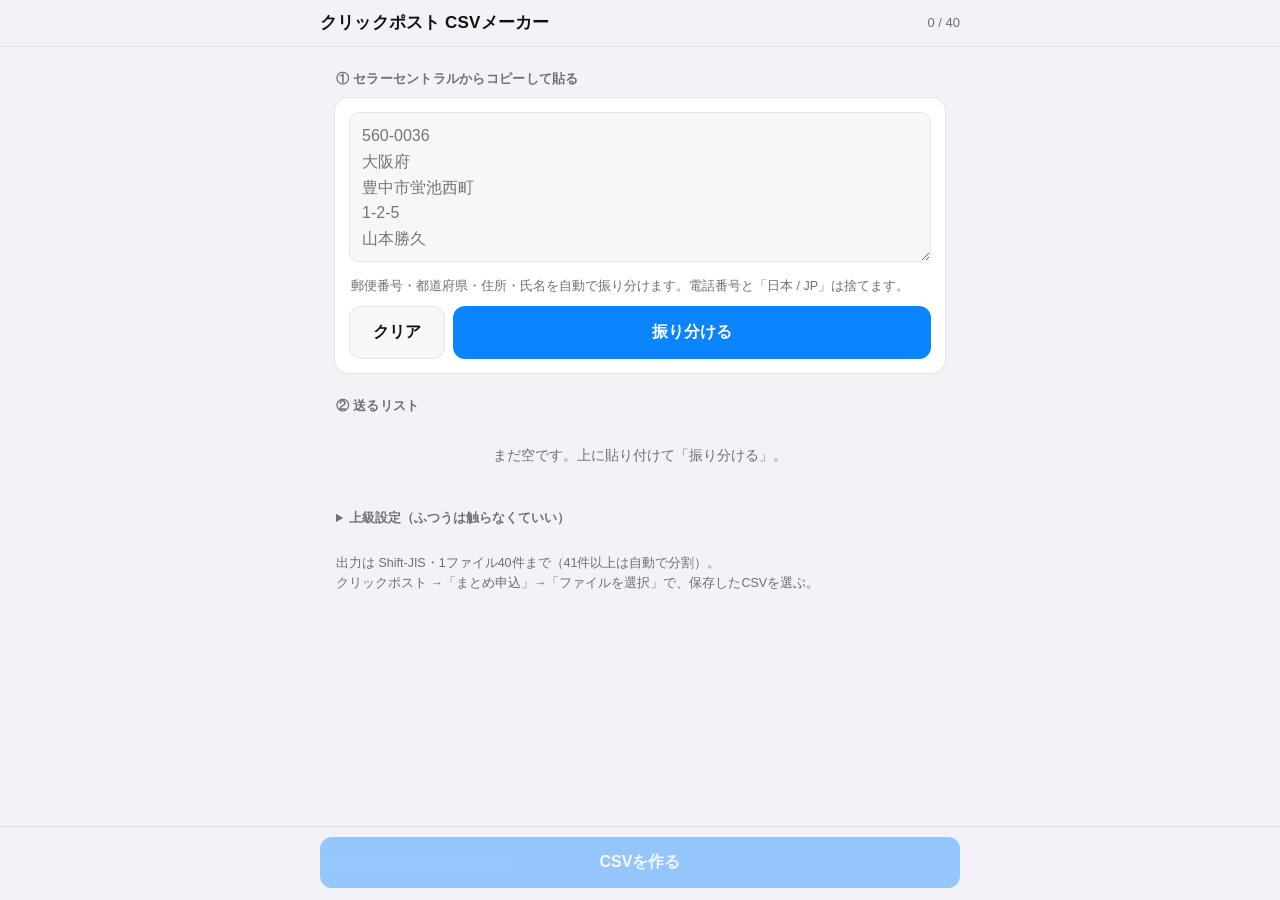
==== index.html @ cb432ea5 "クリックポストCSVメーカー 初版 Amazon自己発送の宛先を貼り付けるだけで郵便番号・氏名・住所・内容品に 振り分け、クリックポスト「まとめ申込」用のShift-JIS CSVを出力する。  Co" ====
<!DOCTYPE html>
<html lang="ja">
<head>
<meta charset="UTF-8">
<meta name="viewport" content="width=device-width, initial-scale=1, viewport-fit=cover">
<meta name="apple-mobile-web-app-capable" content="yes">
<meta name="apple-mobile-web-app-status-bar-style" content="default">
<meta name="theme-color" content="#f5f5f7">
<title>クリックポストCSVメーカー</title>
<link rel="manifest" href="manifest.json">
<style>
:root{
  --bg:#f2f2f7; --card:#ffffff; --card2:#f7f7fa;
  --text:#111114; --sub:#6e6e78; --line:#e3e3ea;
  --accent:#0a84ff; --ok:#30a46c; --warn:#e5484d; --amber:#c47d18;
  --r:14px;
}
@media (prefers-color-scheme:dark){
  :root:not([data-theme="light"]){
    --bg:#000000; --card:#1c1c1e; --card2:#2c2c2e;
    --text:#f2f2f7; --sub:#9a9aa2; --line:#3a3a3c;
    --accent:#0a84ff; --ok:#3ddc84; --warn:#ff6b6f; --amber:#e0a33a;
  }
}
*{box-sizing:border-box;-webkit-tap-highlight-color:transparent}
body{
  margin:0; background:var(--bg); color:var(--text);
  font-family:-apple-system,BlinkMacSystemFont,"Hiragino Sans","Noto Sans JP",sans-serif;
  font-size:16px; line-height:1.55;
  padding:0 0 120px; -webkit-text-size-adjust:100%;
}
.wrap{max-width:640px;margin:0 auto;padding:0 14px}
header{
  position:sticky;top:0;z-index:20;
  background:color-mix(in srgb,var(--bg) 82%, transparent);
  backdrop-filter:saturate(180%) blur(20px);
  -webkit-backdrop-filter:saturate(180%) blur(20px);
  border-bottom:1px solid var(--line);
  padding:calc(env(safe-area-inset-top) + 10px) 14px 10px;
}
header h1{margin:0;font-size:17px;font-weight:650;letter-spacing:.01em}
header .cnt{float:right;font-size:13px;color:var(--sub);font-weight:500;line-height:26px}
h2{font-size:13px;font-weight:600;color:var(--sub);margin:22px 0 8px;padding-left:2px;letter-spacing:.02em}
.card{background:var(--card);border-radius:var(--r);padding:14px;margin-bottom:10px;border:1px solid var(--line)}
textarea,input,select{
  width:100%;font:inherit;color:var(--text);background:var(--card2);
  border:1px solid var(--line);border-radius:10px;padding:10px 12px;
  outline:none;appearance:none;
}
textarea{min-height:150px;resize:vertical;line-height:1.6}
input:focus,textarea:focus{border-color:var(--accent);background:var(--card)}
button{
  font:inherit;font-weight:600;border:none;border-radius:12px;
  padding:13px 16px;background:var(--accent);color:#fff;width:100%;
  cursor:pointer;transition:transform .12s ease,opacity .12s ease;
}
button:active{transform:scale(.975);opacity:.85}
button.sec{background:var(--card2);color:var(--text);border:1px solid var(--line)}
button.ghost{background:transparent;color:var(--warn);border:1px solid var(--line)}
button:disabled{opacity:.4;cursor:default}
.row{display:flex;gap:8px}
.row>*{flex:1}
.f{margin-bottom:9px}
.f label{display:block;font-size:12px;color:var(--sub);margin-bottom:4px;font-weight:600}
.f .lim{float:right;font-variant-numeric:tabular-nums;font-weight:500}
.over{color:var(--warn)!important}
input.over{border-color:var(--warn)}
.tag{
  display:inline-block;font-size:11px;font-weight:600;padding:2px 8px;
  border-radius:20px;background:var(--card2);color:var(--sub);border:1px solid var(--line);
}
.tag.ng{color:var(--warn);border-color:var(--warn)}
.hint{font-size:12.5px;color:var(--sub);line-height:1.6;margin:6px 2px 0}
.item{
  background:var(--card);border:1px solid var(--line);border-radius:var(--r);
  padding:12px 14px;margin-bottom:8px;display:flex;gap:10px;align-items:flex-start;
}
.item .n{font-size:12px;color:var(--sub);font-weight:700;min-width:22px;padding-top:2px;font-variant-numeric:tabular-nums}
.item .b{flex:1;min-width:0}
.item .nm{font-weight:650;font-size:15px}
.item .ad{font-size:13px;color:var(--sub);word-break:break-all;margin-top:2px}
.item .ct{font-size:12px;color:var(--sub);margin-top:3px}
.item .x{background:none;border:none;color:var(--sub);font-size:20px;width:32px;padding:0;line-height:1}
.empty{text-align:center;color:var(--sub);font-size:13.5px;padding:22px 10px}
.bar{
  position:fixed;left:0;right:0;bottom:0;z-index:30;
  padding:10px 14px calc(env(safe-area-inset-bottom) + 12px);
  background:color-mix(in srgb,var(--bg) 88%, transparent);
  backdrop-filter:saturate(180%) blur(20px);
  -webkit-backdrop-filter:saturate(180%) blur(20px);
  border-top:1px solid var(--line);
}
.bar .wrap{padding:0}
details{margin:14px 0 0}
summary{font-size:12.5px;color:var(--sub);cursor:pointer;padding:6px 2px;font-weight:600}
.mono{font-family:ui-monospace,SFMono-Regular,Menlo,monospace;font-size:12px}
.msg{font-size:13px;padding:10px 12px;border-radius:10px;margin-bottom:10px;display:none}
.msg.show{display:block}
.msg.err{background:color-mix(in srgb,var(--warn) 14%, transparent);color:var(--warn)}
.msg.ok{background:color-mix(in srgb,var(--ok) 15%, transparent);color:var(--ok)}
.parsed{border-left:3px solid var(--accent)}
</style>
</head>
<body>

<header>
  <div style="max-width:640px;margin:0 auto">
    <span class="cnt" id="hcount">0 / 40</span>
    <h1>クリックポスト CSVメーカー</h1>
  </div>
</header>

<div class="wrap">

  <h2>① セラーセントラルからコピーして貼る</h2>
  <div class="card">
    <textarea id="paste" placeholder="560-0036&#10;大阪府&#10;豊中市蛍池西町&#10;1-2-5&#10;山本勝久&#10;&#10;（続けて何件でも。空行で区切ってもOK・区切らなくてもOK）"></textarea>
    <div class="hint">郵便番号・都道府県・住所・氏名を自動で振り分けます。電話番号と「日本 / JP」は捨てます。</div>
    <div class="row" style="margin-top:10px">
      <button class="sec" id="btnClear" style="flex:0 0 96px">クリア</button>
      <button id="btnParse">振り分ける</button>
    </div>
  </div>

  <div id="msg" class="msg"></div>

  <div id="preview"></div>

  <h2>② 送るリスト <span id="lcount" style="font-weight:500"></span></h2>
  <div id="list"></div>

  <details>
    <summary>上級設定（ふつうは触らなくていい）</summary>
    <div class="card" style="margin-top:8px">
      <div class="f">
        <label>内容品の初期値</label>
        <input id="defItem" value="書籍">
      </div>
      <div class="f">
        <label>CSVのヘッダー行（公式テンプレートと違ったらここを直す）</label>
        <input id="header" class="mono" value="お届け先郵便番号,お届け先氏名,お届け先敬称,お届け先住所1行目,お届け先住所2行目,お届け先住所3行目,お届け先住所4行目,内容品">
      </div>
      <div class="f">
        <label>敬称</label>
        <select id="keisho"><option>様</option><option>御中</option></select>
      </div>
      <button class="ghost" id="btnWipe" style="margin-top:6px">リストを全部消す</button>
    </div>
  </details>

  <p class="hint" style="margin-top:18px">
    出力は Shift-JIS・1ファイル40件まで（41件以上は自動で分割）。<br>
    クリックポスト →「まとめ申込」→「ファイルを選択」で、保存したCSVを選ぶ。
  </p>
</div>

<div class="bar">
  <div class="wrap" style="max-width:640px;margin:0 auto">
    <button id="btnCsv" disabled>CSVを作る</button>
  </div>
</div>

<script src="encoding.min.js"></script>
<script>
/* ===== 定数 ===== */
const PREFS = ["北海道","青森県","岩手県","宮城県","秋田県","山形県","福島県","茨城県","栃木県","群馬県","埼玉県","千葉県","東京都","神奈川県","新潟県","富山県","石川県","福井県","山梨県","長野県","岐阜県","静岡県","愛知県","三重県","滋賀県","京都府","大阪府","兵庫県","奈良県","和歌山県","鳥取県","島根県","岡山県","広島県","山口県","徳島県","香川県","愛媛県","高知県","福岡県","佐賀県","長崎県","熊本県","大分県","宮崎県","鹿児島県","沖縄県"];
const ADDR_KW = /[都道府県市区町村郡丁目番地号条通ビル階棟室荘寮邸]|マンション|アパート|ハイツ|コーポ|メゾン|レジデンス|パレス|ハウス|タワー|プラザ|ヒルズ|方$/;
const BLDG_KW = /ビル|マンション|アパート|ハイツ|コーポ|メゾン|レジデンス|パレス|ハウス|タワー|プラザ|ヒルズ|荘$|階|号室|棟/;
const LIM_NAME = 20, LIM_ADDR = 20, LIM_ITEM = 15, MAX_ROWS = 40;

/* ===== 文字幅（全角1・半角0.5） ===== */
function w(s){let n=0;for(const c of String(s||"")){n += /[\x20-\x7E｡-ﾟ]/.test(c)?0.5:1;}return n;}
function toHalf(s){
  return String(s||"")
    .replace(/[Ａ-Ｚａ-ｚ０-９]/g,c=>String.fromCharCode(c.charCodeAt(0)-0xFEE0))
    .replace(/[‐‑‒–—―－−]/g,"-")
    .replace(/　/g," ");
}
function normNum(s){ // 番地まわりだけ半角化（氏名は触らない）
  return String(s||"").replace(/[０-９]/g,c=>String.fromCharCode(c.charCodeAt(0)-0xFEE0))
                      .replace(/[－−‐‑–—―]/g,"-").replace(/　/g," ").trim();
}

/* ===== 貼り付けテキスト → 件ごとに分割 ===== */
const ZIP_RE = /〒?\s*(\d{3})\s*[-‐‑–—―ー－−]?\s*(\d{4})(?![\d-])/;
const TEL_RE = /^[\d\-+() 　]+$/;
function splitBlocks(text){
  const norm = toHalf(text).replace(/\r\n?/g,"\n");
  // まず空行で切る
  let blocks = norm.split(/\n\s*\n+/).map(b=>b.trim()).filter(Boolean);
  // 空行が無いのに郵便番号が複数ある塊は、2つ目以降の郵便番号の手前で切る
  const out = [];
  for(const b of blocks){
    const lines = b.split("\n");
    let cur = [], seenZip = false;
    for(const ln of lines){
      const d = ln.replace(/[^\d]/g,"");
      const isTel = TEL_RE.test(ln.trim()) && d.length>=10 && d.length<=11;
      const hasZip = !isTel && ZIP_RE.test(ln);
      if(hasZip && seenZip && cur.length){ out.push(cur.join("\n")); cur = []; seenZip = false; }
      if(hasZip) seenZip = true;
      cur.push(ln);
    }
    if(cur.length) out.push(cur.join("\n"));
  }
  return out.map(b=>b.trim()).filter(Boolean);
}

/* ===== 1件ぶんの振り分け ===== */
function parseBlock(block){
  // 行 → カンマでも割る（「豊中市蛍池西町, 大阪府 560-0036」対策）
  let tokens = [];
  block.split("\n").forEach(line=>{
    line.split(/[,、，]/).forEach(t=>{ t = t.trim(); if(t) tokens.push(t); });
  });

  let zip = "", tel = "", pref = "";
  const rest = [], nameCand = [];

  tokens.forEach((t, idx)=>{
    // 国名
    if(/^(日本|JP|JPN|Japan|JAPAN)$/i.test(t)) return;
    // 敬称だけの行
    if(/^(様|御中|さん)$/.test(t)) return;
    // 電話番号（郵便番号より先に判定する：090-1234-5678 を〒と誤読しないため）
    const digits = t.replace(/[^\d]/g,"");
    if(TEL_RE.test(t) && digits.length>=10 && digits.length<=11){ if(!tel) tel = t; return; }
    if(/^(TEL|電話|Tel|phone|携帯)/i.test(t)){ if(!tel) tel = t; return; }

    // 郵便番号を抜く
    const m = t.match(ZIP_RE);
    if(m){
      if(!zip) zip = m[1] + m[2];
      t = t.replace(ZIP_RE,"").replace(/〒/g,"").trim();
      if(!t) return;
    }

    // 都道府県
    const p = PREFS.find(pp => t === pp || t.startsWith(pp));
    if(p){
      if(!pref){
        pref = p;
        const tail = t.slice(p.length).trim();
        if(tail) rest.push(tail);
        return;
      }
      if(t === pref) return;                 // 同じ都道府県が2回出てきたら捨てる
      const tail = t.slice(p.length).trim();
      if(tail){ rest.push(tail); return; }
      return;
    }
    // 氏名候補：数字なし・住所語なし・20字以内
    if(!/\d/.test(t) && !ADDR_KW.test(t) && w(t) <= 20){
      nameCand.push({t, idx});
      return;
    }
    rest.push(t);
  });

  // 氏名候補のスコアリング（建物名を氏名と誤認しないため）
  let name = "";
  if(nameCand.length){
    const last = tokens.length - 1;
    const scored = nameCand.map(c=>{
      let s = 0;
      const len = c.t.replace(/\s/g,"").length;
      if(len>=2 && len<=6) s += 3; else if(len<=8) s += 1; else s -= 2;
      if(/^[一-鿿々\s]+$/.test(c.t)) s += 3;                 // 漢字だけ＝人名っぽい
      if(/^[ぁ-んァ-ヶー一-鿿\s]+$/.test(c.t)) s += 1;
      if(BLDG_KW.test(c.t)) s -= 6;                                       // 建物語
      if(/[ァ-ヶ]{4,}/.test(c.t)) s -= 3;                                 // 長いカタカナ＝建物名
      if(/[A-Za-z]/.test(c.t)) s -= 2;
      if(c.idx === last || c.idx === 0) s += 2;                           // 先頭か末尾
      return {...c, s};
    }).sort((a,b)=>b.s-a.s);
    name = scored[0].t.replace(/\s*(様|さん|御中)$/,"").trim();
    scored.slice(1).forEach(c=>rest.push(c.t));                           // 残りは住所へ戻す
  }

  return { zip, name, pref, parts: rest.map(normNum), tel };
}

/* ===== 住所を4行（各全角20字）に詰める ===== */
function splitWide(s, lim){
  const out = [];
  let cur = "";
  for(const ch of s){
    if(w(cur+ch) > lim){ out.push(cur); cur = ch; } else cur += ch;
  }
  if(cur) out.push(cur);
  return out;
}
function rankOf(p){
  if(/^[^0-9]+[市区町村郡]$/.test(p)) return 0;      // 「豊中市」「渋谷区」だけの塊
  if(/[市区町村郡]/.test(p)) return 1;               // 市区町村＋町域
  if(BLDG_KW.test(p)) return 3;                      // 建物・部屋
  return 2;                                          // 番地など
}
function buildAddr(pref, parts){
  let units = [];
  if(pref) units.push(pref);
  const sorted = parts.filter(Boolean)
    .map((p,i)=>({p,i,r:rankOf(p)}))
    .sort((a,b)=> a.r-b.r || a.i-b.i)
    .map(o=>o.p);
  sorted.forEach(p=>units.push(p));
  // 長すぎる単位はその場で割る
  let flat = [];
  units.forEach(u=>{ (w(u)>LIM_ADDR ? splitWide(u,LIM_ADDR) : [u]).forEach(x=>flat.push(x)); });
  // 4枠を超えるぶんは、入るところに連結して畳む
  while(flat.length > 4){
    let merged = false;
    for(let i=flat.length-1;i>0;i--){
      if(w(flat[i-1]+flat[i]) <= LIM_ADDR){ flat[i-1] = flat[i-1]+flat[i]; flat.splice(i,1); merged = true; break; }
    }
    if(!merged) break; // どうしても入らない → 5行目以降は落ちる（画面で赤く出す）
  }
  const a = [flat[0]||"", flat[1]||"", flat[2]||"", flat[3]||""];
  return { a, overflow: flat.slice(4).join("") };
}

/* ===== 状態 ===== */
const S = {
  list: [],
  defItem: "書籍",
  header: "お届け先郵便番号,お届け先氏名,お届け先敬称,お届け先住所1行目,お届け先住所2行目,お届け先住所3行目,お届け先住所4行目,内容品",
  keisho: "様",
};
function save(){ try{ localStorage.setItem("cp_state", JSON.stringify(S)); }catch(e){} }
function load(){
  try{
    const j = JSON.parse(localStorage.getItem("cp_state")||"{}");
    if(j.list) S.list = j.list;
    if(j.defItem) S.defItem = j.defItem;
    if(j.header) S.header = j.header;
    if(j.keisho) S.keisho = j.keisho;
  }catch(e){}
}

/* ===== DOM ===== */
const $ = id => document.getElementById(id);
function msg(text, kind){
  const m = $("msg");
  if(!text){ m.className = "msg"; m.textContent=""; return; }
  m.className = "msg show " + (kind||"ok"); m.textContent = text;
}

/* --- 振り分け結果カード（編集できる） --- */
let draft = [];
function renderPreview(){
  const box = $("preview");
  box.innerHTML = "";
  if(!draft.length) return;

  const h = document.createElement("h2");
  h.textContent = "振り分け結果（直せます）";
  box.appendChild(h);

  draft.forEach((d,i)=>{
    const c = document.createElement("div");
    c.className = "card parsed";
    c.innerHTML = `
      <div style="display:flex;justify-content:space-between;align-items:center;margin-bottom:10px">
        <span class="tag">${i+1}件目</span>
        <button class="x" data-del="${i}" style="width:auto;background:none;border:none;color:var(--sub);font-size:20px">×</button>
      </div>
      <div class="f"><label>郵便番号 <span class="lim" data-lim="zip"></span></label><input data-k="zip" inputmode="numeric" value="${esc(d.zip)}"></div>
      <div class="f"><label>氏名 <span class="lim" data-lim="name"></span></label><input data-k="name" value="${esc(d.name)}"></div>
      <div class="f"><label>住所1（都道府県） <span class="lim" data-lim="a0"></span></label><input data-k="a0" value="${esc(d.a[0])}"></div>
      <div class="f"><label>住所2（市区町村） <span class="lim" data-lim="a1"></span></label><input data-k="a1" value="${esc(d.a[1])}"></div>
      <div class="f"><label>住所3（番地） <span class="lim" data-lim="a2"></span></label><input data-k="a2" value="${esc(d.a[2])}"></div>
      <div class="f"><label>住所4（建物） <span class="lim" data-lim="a3"></span></label><input data-k="a3" value="${esc(d.a[3])}"></div>
      <div class="f"><label>内容品 <span class="lim" data-lim="item"></span></label><input data-k="item" value="${esc(d.item)}"></div>
      ${d.overflow ? `<div class="hint" style="color:var(--warn)">住所が4行に収まりきりませんでした（あふれ：${esc(d.overflow)}）。どこかに入れてください。</div>` : ""}
    `;
    c.querySelectorAll("input").forEach(inp=>{
      inp.addEventListener("input", ()=>{
        const k = inp.dataset.k;
        if(k === "zip") draft[i].zip = inp.value;
        else if(k === "name") draft[i].name = inp.value;
        else if(k === "item") draft[i].item = inp.value;
        else draft[i].a[Number(k.slice(1))] = inp.value;
        paintLimits(c, draft[i]);
        refreshAddBtn();
      });
    });
    c.querySelector("[data-del]").addEventListener("click", ()=>{ draft.splice(i,1); renderPreview(); });
    box.appendChild(c);
    paintLimits(c, d);
  });

  const btn = document.createElement("button");
  btn.id = "btnAdd";
  btn.textContent = `この ${draft.length} 件をリストに追加`;
  btn.style.marginBottom = "6px";
  btn.addEventListener("click", ()=>{
    const bad = draft.filter(d=>!valid(d));
    if(bad.length){ msg("赤くなっている欄があります。直してから追加してください。","err"); return; }
    S.list = S.list.concat(draft.map(d=>({...d, a:[...d.a]})));
    draft = []; $("paste").value = "";
    save(); renderPreview(); renderList();
    msg("リストに追加しました。","ok");
    window.scrollTo({top:document.body.scrollHeight, behavior:"smooth"});
  });
  box.appendChild(btn);
  refreshAddBtn();
}
function refreshAddBtn(){
  const b = $("btnAdd"); if(!b) return;
  b.textContent = `この ${draft.length} 件をリストに追加`;
}
function paintLimits(card, d){
  const map = {
    zip:[d.zip.replace(/[^\d]/g,"").length, 7, v=>v===7],
    name:[w(d.name), LIM_NAME, v=>v>0 && v<=LIM_NAME],
    a0:[w(d.a[0]), LIM_ADDR, v=>v<=LIM_ADDR],
    a1:[w(d.a[1]), LIM_ADDR, v=>v<=LIM_ADDR],
    a2:[w(d.a[2]), LIM_ADDR, v=>v<=LIM_ADDR],
    a3:[w(d.a[3]), LIM_ADDR, v=>v<=LIM_ADDR],
    item:[w(d.item), LIM_ITEM, v=>v>0 && v<=LIM_ITEM],
  };
  Object.entries(map).forEach(([k,[val,lim,ok]])=>{
    const s = card.querySelector(`[data-lim="${k}"]`);
    const inp = card.querySelector(`[data-k="${k}"]`);
    if(!s) return;
    s.textContent = k==="zip" ? `${val}/7桁` : `${val}/${lim}`;
    const good = ok(val);
    s.classList.toggle("over", !good);
    if(inp) inp.classList.toggle("over", !good);
  });
  const anyAddr = d.a.some(x=>x.trim());
  const s0 = card.querySelector('[data-lim="a0"]');
  if(s0 && !anyAddr) s0.classList.add("over");
}
function valid(d){
  if(d.zip.replace(/[^\d]/g,"").length !== 7) return false;
  if(!d.name.trim() || w(d.name) > LIM_NAME) return false;
  if(!d.a.some(x=>x.trim())) return false;
  if(d.a.some(x=>w(x) > LIM_ADDR)) return false;
  if(!d.item.trim() || w(d.item) > LIM_ITEM) return false;
  return true;
}
function esc(s){return String(s||"").replace(/&/g,"&amp;").replace(/</g,"&lt;").replace(/>/g,"&gt;").replace(/"/g,"&quot;");}

/* --- 送るリスト --- */
function renderList(){
  const box = $("list"); box.innerHTML = "";
  $("hcount").textContent = `${S.list.length} / 40`;
  $("lcount").textContent = S.list.length > MAX_ROWS ? `（${Math.ceil(S.list.length/MAX_ROWS)}ファイルに分かれます）` : "";
  $("btnCsv").disabled = S.list.length === 0;
  $("btnCsv").textContent = S.list.length ? `CSVを作る（${S.list.length}件）` : "CSVを作る";
  if(!S.list.length){
    box.innerHTML = '<div class="empty">まだ空です。上に貼り付けて「振り分ける」。</div>';
    return;
  }
  S.list.forEach((d,i)=>{
    const el = document.createElement("div");
    el.className = "item";
    const addr = d.a.filter(Boolean).join(" ");
    el.innerHTML = `
      <div class="n">${i+1}</div>
      <div class="b">
        <div class="nm">${esc(d.name)} ${esc(S.keisho)}　<span class="tag">${esc(d.zip)}</span></div>
        <div class="ad">${esc(addr)}</div>
        <div class="ct">内容品：${esc(d.item)}</div>
      </div>
      <button class="x" title="削除">×</button>`;
    el.querySelector(".x").addEventListener("click", ()=>{ S.list.splice(i,1); save(); renderList(); });
    box.appendChild(el);
  });
}

/* ===== CSV出力（Shift-JIS） ===== */
function csvCell(v){
  v = String(v==null?"":v);
  return /[",\n]/.test(v) ? '"' + v.replace(/"/g,'""') + '"' : v;
}
function buildCsv(rows){
  const lines = [S.header];
  rows.forEach(d=>{
    lines.push([
      d.zip.replace(/[^\d]/g,""),
      d.name.trim(),
      S.keisho,
      d.a[0]||"", d.a[1]||"", d.a[2]||"", d.a[3]||"",
      d.item.trim()
    ].map(csvCell).join(","));
  });
  return lines.join("\r\n") + "\r\n";
}
function downloadSjis(text, filename){
  const unicode = Encoding.stringToCode(text);
  const sjis = Encoding.convert(unicode, {to:"SJIS", from:"UNICODE"});
  const blob = new Blob([new Uint8Array(sjis)], {type:"text/csv"});
  const url = URL.createObjectURL(blob);
  const a = document.createElement("a");
  a.href = url; a.download = filename;
  document.body.appendChild(a); a.click();
  setTimeout(()=>{ URL.revokeObjectURL(url); a.remove(); }, 1500);
}
function stamp(){
  const d = new Date(), p = n => String(n).padStart(2,"0");
  return `${d.getFullYear()}${p(d.getMonth()+1)}${p(d.getDate())}`;
}

/* ===== イベント ===== */
$("btnParse").addEventListener("click", ()=>{
  const raw = $("paste").value.trim();
  if(!raw){ msg("貼り付けが空です。","err"); return; }
  const blocks = splitBlocks(raw);
  draft = blocks.map(b=>{
    const p = parseBlock(b);
    const built = buildAddr(p.pref, p.parts);
    return { zip:p.zip, name:p.name, a:built.a, item:S.defItem, overflow:built.overflow };
  }).filter(d => d.zip || d.name || d.a.some(x=>x));
  renderPreview();
  const ng = draft.filter(d=>!valid(d)).length;
  msg(ng ? `${draft.length}件に分けました。うち${ng}件は要修正（赤い欄）。` : `${draft.length}件に分けました。中身を見て問題なければ追加。`, ng?"err":"ok");
  $("preview").scrollIntoView({behavior:"smooth", block:"start"});
});

$("btnClear").addEventListener("click", ()=>{ $("paste").value=""; draft=[]; renderPreview(); msg(""); });

$("btnWipe").addEventListener("click", ()=>{
  if(!S.list.length) return;
  if(confirm(`リストの${S.list.length}件を全部消します。いい？`)){ S.list=[]; save(); renderList(); }
});

$("btnCsv").addEventListener("click", ()=>{
  const bad = S.list.map((d,i)=>valid(d)?null:i+1).filter(x=>x);
  if(bad.length){ msg(`${bad.join("・")}件目に不備があります（郵便番号7桁・氏名・住所・内容品）。`,"err"); return; }
  const chunks = [];
  for(let i=0;i<S.list.length;i+=MAX_ROWS) chunks.push(S.list.slice(i,i+MAX_ROWS));
  chunks.forEach((c,i)=>{
    const name = chunks.length>1 ? `clickpost_${stamp()}_${i+1}.csv` : `clickpost_${stamp()}.csv`;
    setTimeout(()=>downloadSjis(buildCsv(c), name), i*700);
  });
  msg(chunks.length>1 ? `${chunks.length}ファイルに分けて保存しました。` : "CSVを保存しました。クリックポストの「まとめ申込」で選んでください。","ok");
});

["defItem","header","keisho"].forEach(k=>{
  $(k).addEventListener("input", ()=>{ S[k] = $(k).value; save(); renderList(); });
  $(k).addEventListener("change", ()=>{ S[k] = $(k).value; save(); renderList(); });
});

/* ===== 起動 ===== */
load();
$("defItem").value = S.defItem;
$("header").value  = S.header;
$("keisho").value  = S.keisho;
renderList();
</script>
</body>
</html>
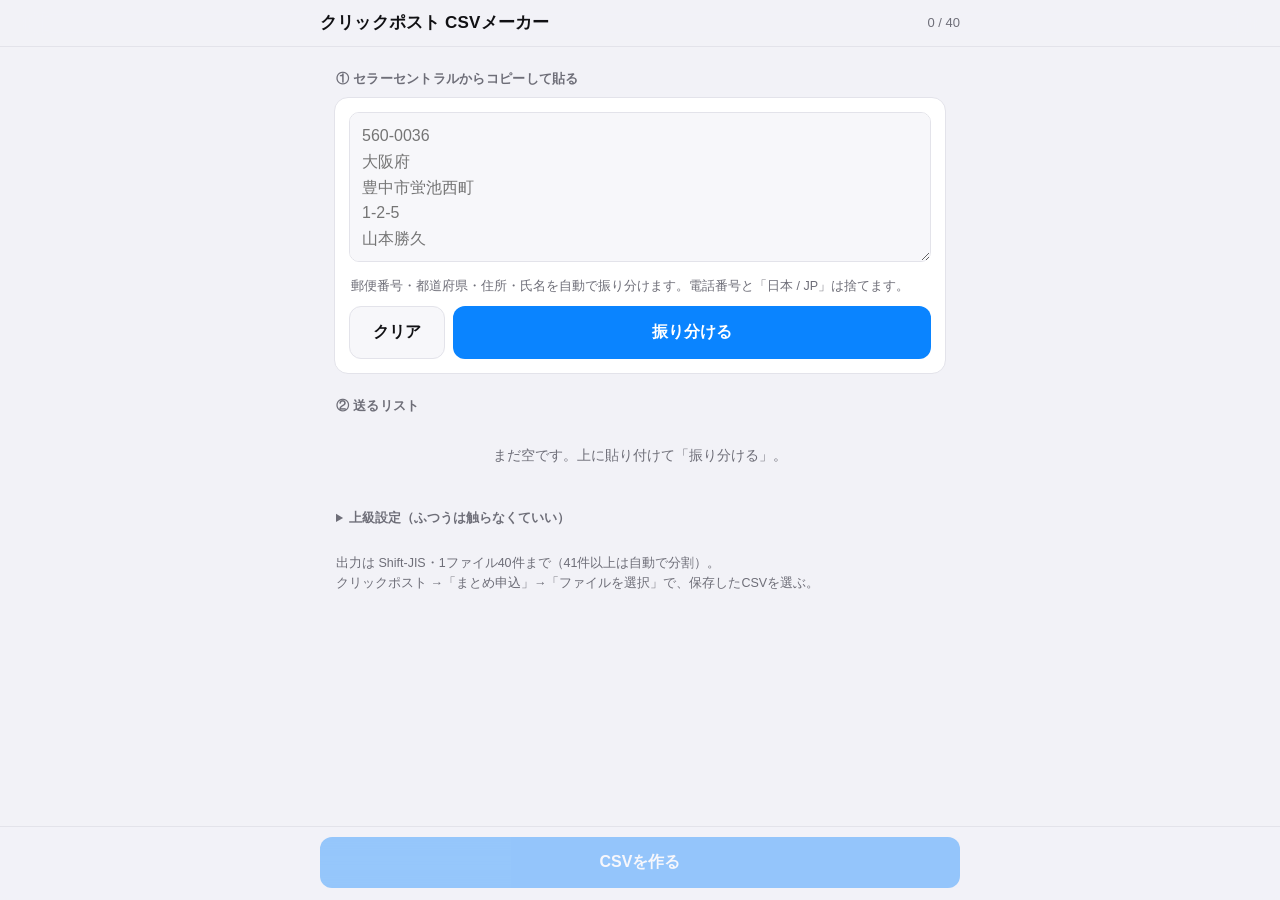
==== commit 329bb917: "ホーム画面アイコンを追加（赤） 封筒＋複数件を表す2本線。apple-touch-icon(180)とmanifest用(192/512)。  Co-Authored-By: Claude Opus " ====
--- a/index.html
+++ b/index.html
@@ -8,6 +8,8 @@
 <meta name="theme-color" content="#f5f5f7">
 <title>クリックポストCSVメーカー</title>
 <link rel="manifest" href="manifest.json">
+<link rel="apple-touch-icon" href="icon-180.png">
+<link rel="icon" type="image/png" sizes="192x192" href="icon-192.png">
 <style>
 :root{
   --bg:#f2f2f7; --card:#ffffff; --card2:#f7f7fa;
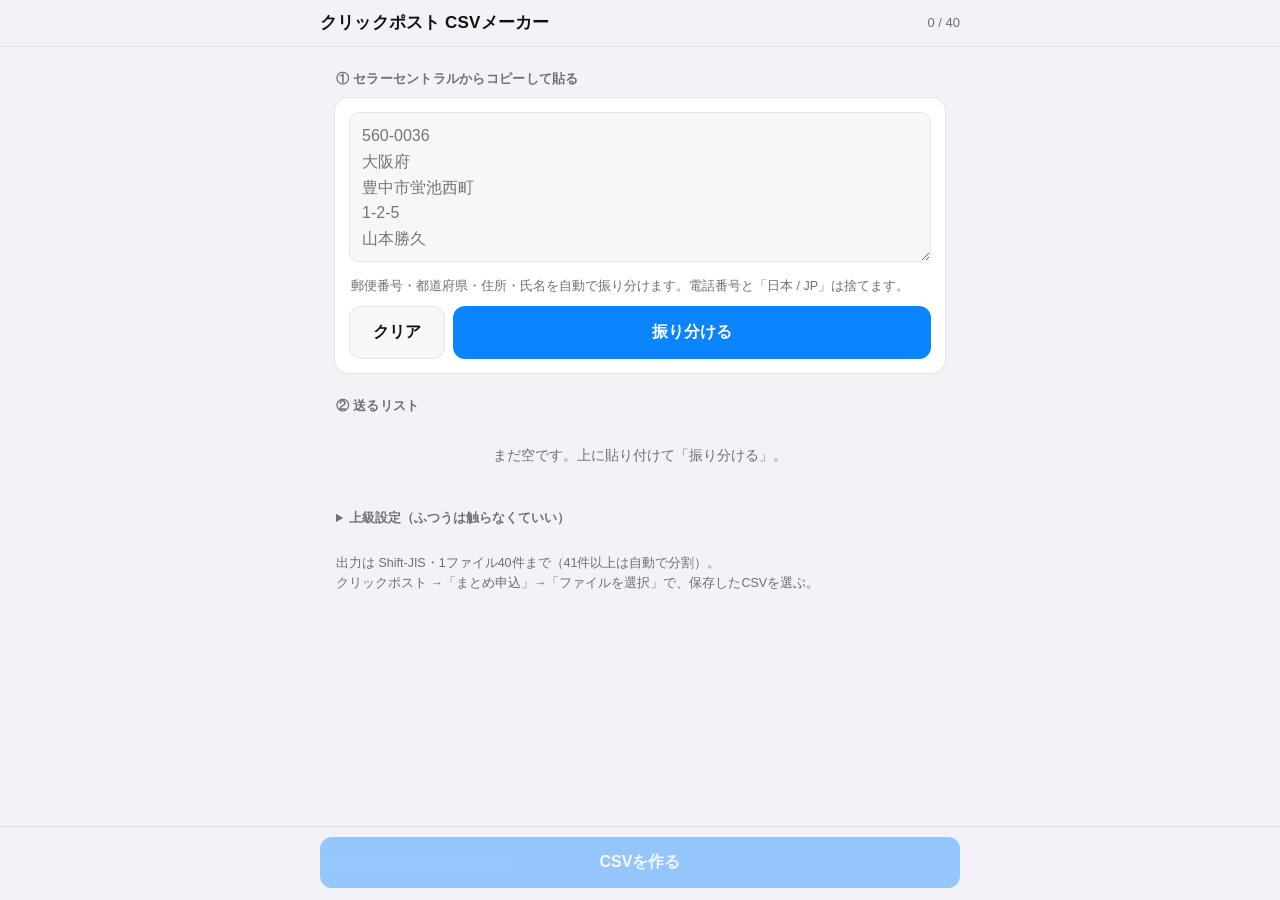
==== commit 7c175986: "Chrome拡張を追加（Amazonのページには一切触らない設計） - 振り分け・画面・見た目を parser.js / app.js / app.css に切り出し、   スマホ版(PWA)とChr" ====
--- a/index.html
+++ b/index.html
@@ -5,552 +5,17 @@
 <meta name="viewport" content="width=device-width, initial-scale=1, viewport-fit=cover">
 <meta name="apple-mobile-web-app-capable" content="yes">
 <meta name="apple-mobile-web-app-status-bar-style" content="default">
-<meta name="theme-color" content="#f5f5f7">
+<meta name="theme-color" content="#f2f2f7">
 <title>クリックポストCSVメーカー</title>
 <link rel="manifest" href="manifest.json">
 <link rel="apple-touch-icon" href="icon-180.png">
 <link rel="icon" type="image/png" sizes="192x192" href="icon-192.png">
-<style>
-:root{
-  --bg:#f2f2f7; --card:#ffffff; --card2:#f7f7fa;
-  --text:#111114; --sub:#6e6e78; --line:#e3e3ea;
-  --accent:#0a84ff; --ok:#30a46c; --warn:#e5484d; --amber:#c47d18;
-  --r:14px;
-}
-@media (prefers-color-scheme:dark){
-  :root:not([data-theme="light"]){
-    --bg:#000000; --card:#1c1c1e; --card2:#2c2c2e;
-    --text:#f2f2f7; --sub:#9a9aa2; --line:#3a3a3c;
-    --accent:#0a84ff; --ok:#3ddc84; --warn:#ff6b6f; --amber:#e0a33a;
-  }
-}
-*{box-sizing:border-box;-webkit-tap-highlight-color:transparent}
-body{
-  margin:0; background:var(--bg); color:var(--text);
-  font-family:-apple-system,BlinkMacSystemFont,"Hiragino Sans","Noto Sans JP",sans-serif;
-  font-size:16px; line-height:1.55;
-  padding:0 0 120px; -webkit-text-size-adjust:100%;
-}
-.wrap{max-width:640px;margin:0 auto;padding:0 14px}
-header{
-  position:sticky;top:0;z-index:20;
-  background:color-mix(in srgb,var(--bg) 82%, transparent);
-  backdrop-filter:saturate(180%) blur(20px);
-  -webkit-backdrop-filter:saturate(180%) blur(20px);
-  border-bottom:1px solid var(--line);
-  padding:calc(env(safe-area-inset-top) + 10px) 14px 10px;
-}
-header h1{margin:0;font-size:17px;font-weight:650;letter-spacing:.01em}
-header .cnt{float:right;font-size:13px;color:var(--sub);font-weight:500;line-height:26px}
-h2{font-size:13px;font-weight:600;color:var(--sub);margin:22px 0 8px;padding-left:2px;letter-spacing:.02em}
-.card{background:var(--card);border-radius:var(--r);padding:14px;margin-bottom:10px;border:1px solid var(--line)}
-textarea,input,select{
-  width:100%;font:inherit;color:var(--text);background:var(--card2);
-  border:1px solid var(--line);border-radius:10px;padding:10px 12px;
-  outline:none;appearance:none;
-}
-textarea{min-height:150px;resize:vertical;line-height:1.6}
-input:focus,textarea:focus{border-color:var(--accent);background:var(--card)}
-button{
-  font:inherit;font-weight:600;border:none;border-radius:12px;
-  padding:13px 16px;background:var(--accent);color:#fff;width:100%;
-  cursor:pointer;transition:transform .12s ease,opacity .12s ease;
-}
-button:active{transform:scale(.975);opacity:.85}
-button.sec{background:var(--card2);color:var(--text);border:1px solid var(--line)}
-button.ghost{background:transparent;color:var(--warn);border:1px solid var(--line)}
-button:disabled{opacity:.4;cursor:default}
-.row{display:flex;gap:8px}
-.row>*{flex:1}
-.f{margin-bottom:9px}
-.f label{display:block;font-size:12px;color:var(--sub);margin-bottom:4px;font-weight:600}
-.f .lim{float:right;font-variant-numeric:tabular-nums;font-weight:500}
-.over{color:var(--warn)!important}
-input.over{border-color:var(--warn)}
-.tag{
-  display:inline-block;font-size:11px;font-weight:600;padding:2px 8px;
-  border-radius:20px;background:var(--card2);color:var(--sub);border:1px solid var(--line);
-}
-.tag.ng{color:var(--warn);border-color:var(--warn)}
-.hint{font-size:12.5px;color:var(--sub);line-height:1.6;margin:6px 2px 0}
-.item{
-  background:var(--card);border:1px solid var(--line);border-radius:var(--r);
-  padding:12px 14px;margin-bottom:8px;display:flex;gap:10px;align-items:flex-start;
-}
-.item .n{font-size:12px;color:var(--sub);font-weight:700;min-width:22px;padding-top:2px;font-variant-numeric:tabular-nums}
-.item .b{flex:1;min-width:0}
-.item .nm{font-weight:650;font-size:15px}
-.item .ad{font-size:13px;color:var(--sub);word-break:break-all;margin-top:2px}
-.item .ct{font-size:12px;color:var(--sub);margin-top:3px}
-.item .x{background:none;border:none;color:var(--sub);font-size:20px;width:32px;padding:0;line-height:1}
-.empty{text-align:center;color:var(--sub);font-size:13.5px;padding:22px 10px}
-.bar{
-  position:fixed;left:0;right:0;bottom:0;z-index:30;
-  padding:10px 14px calc(env(safe-area-inset-bottom) + 12px);
-  background:color-mix(in srgb,var(--bg) 88%, transparent);
-  backdrop-filter:saturate(180%) blur(20px);
-  -webkit-backdrop-filter:saturate(180%) blur(20px);
-  border-top:1px solid var(--line);
-}
-.bar .wrap{padding:0}
-details{margin:14px 0 0}
-summary{font-size:12.5px;color:var(--sub);cursor:pointer;padding:6px 2px;font-weight:600}
-.mono{font-family:ui-monospace,SFMono-Regular,Menlo,monospace;font-size:12px}
-.msg{font-size:13px;padding:10px 12px;border-radius:10px;margin-bottom:10px;display:none}
-.msg.show{display:block}
-.msg.err{background:color-mix(in srgb,var(--warn) 14%, transparent);color:var(--warn)}
-.msg.ok{background:color-mix(in srgb,var(--ok) 15%, transparent);color:var(--ok)}
-.parsed{border-left:3px solid var(--accent)}
-</style>
+<link rel="stylesheet" href="app.css">
 </head>
 <body>
-
-<header>
-  <div style="max-width:640px;margin:0 auto">
-    <span class="cnt" id="hcount">0 / 40</span>
-    <h1>クリックポスト CSVメーカー</h1>
-  </div>
-</header>
-
-<div class="wrap">
-
-  <h2>① セラーセントラルからコピーして貼る</h2>
-  <div class="card">
-    <textarea id="paste" placeholder="560-0036&#10;大阪府&#10;豊中市蛍池西町&#10;1-2-5&#10;山本勝久&#10;&#10;（続けて何件でも。空行で区切ってもOK・区切らなくてもOK）"></textarea>
-    <div class="hint">郵便番号・都道府県・住所・氏名を自動で振り分けます。電話番号と「日本 / JP」は捨てます。</div>
-    <div class="row" style="margin-top:10px">
-      <button class="sec" id="btnClear" style="flex:0 0 96px">クリア</button>
-      <button id="btnParse">振り分ける</button>
-    </div>
-  </div>
-
-  <div id="msg" class="msg"></div>
-
-  <div id="preview"></div>
-
-  <h2>② 送るリスト <span id="lcount" style="font-weight:500"></span></h2>
-  <div id="list"></div>
-
-  <details>
-    <summary>上級設定（ふつうは触らなくていい）</summary>
-    <div class="card" style="margin-top:8px">
-      <div class="f">
-        <label>内容品の初期値</label>
-        <input id="defItem" value="書籍">
-      </div>
-      <div class="f">
-        <label>CSVのヘッダー行（公式テンプレートと違ったらここを直す）</label>
-        <input id="header" class="mono" value="お届け先郵便番号,お届け先氏名,お届け先敬称,お届け先住所1行目,お届け先住所2行目,お届け先住所3行目,お届け先住所4行目,内容品">
-      </div>
-      <div class="f">
-        <label>敬称</label>
-        <select id="keisho"><option>様</option><option>御中</option></select>
-      </div>
-      <button class="ghost" id="btnWipe" style="margin-top:6px">リストを全部消す</button>
-    </div>
-  </details>
-
-  <p class="hint" style="margin-top:18px">
-    出力は Shift-JIS・1ファイル40件まで（41件以上は自動で分割）。<br>
-    クリックポスト →「まとめ申込」→「ファイルを選択」で、保存したCSVを選ぶ。
-  </p>
-</div>
-
-<div class="bar">
-  <div class="wrap" style="max-width:640px;margin:0 auto">
-    <button id="btnCsv" disabled>CSVを作る</button>
-  </div>
-</div>
-
+<div id="root"></div>
 <script src="encoding.min.js"></script>
-<script>
-/* ===== 定数 ===== */
-const PREFS = ["北海道","青森県","岩手県","宮城県","秋田県","山形県","福島県","茨城県","栃木県","群馬県","埼玉県","千葉県","東京都","神奈川県","新潟県","富山県","石川県","福井県","山梨県","長野県","岐阜県","静岡県","愛知県","三重県","滋賀県","京都府","大阪府","兵庫県","奈良県","和歌山県","鳥取県","島根県","岡山県","広島県","山口県","徳島県","香川県","愛媛県","高知県","福岡県","佐賀県","長崎県","熊本県","大分県","宮崎県","鹿児島県","沖縄県"];
-const ADDR_KW = /[都道府県市区町村郡丁目番地号条通ビル階棟室荘寮邸]|マンション|アパート|ハイツ|コーポ|メゾン|レジデンス|パレス|ハウス|タワー|プラザ|ヒルズ|方$/;
-const BLDG_KW = /ビル|マンション|アパート|ハイツ|コーポ|メゾン|レジデンス|パレス|ハウス|タワー|プラザ|ヒルズ|荘$|階|号室|棟/;
-const LIM_NAME = 20, LIM_ADDR = 20, LIM_ITEM = 15, MAX_ROWS = 40;
-
-/* ===== 文字幅（全角1・半角0.5） ===== */
-function w(s){let n=0;for(const c of String(s||"")){n += /[\x20-\x7E｡-ﾟ]/.test(c)?0.5:1;}return n;}
-function toHalf(s){
-  return String(s||"")
-    .replace(/[Ａ-Ｚａ-ｚ０-９]/g,c=>String.fromCharCode(c.charCodeAt(0)-0xFEE0))
-    .replace(/[‐‑‒–—―－−]/g,"-")
-    .replace(/　/g," ");
-}
-function normNum(s){ // 番地まわりだけ半角化（氏名は触らない）
-  return String(s||"").replace(/[０-９]/g,c=>String.fromCharCode(c.charCodeAt(0)-0xFEE0))
-                      .replace(/[－−‐‑–—―]/g,"-").replace(/　/g," ").trim();
-}
-
-/* ===== 貼り付けテキスト → 件ごとに分割 ===== */
-const ZIP_RE = /〒?\s*(\d{3})\s*[-‐‑–—―ー－−]?\s*(\d{4})(?![\d-])/;
-const TEL_RE = /^[\d\-+() 　]+$/;
-function splitBlocks(text){
-  const norm = toHalf(text).replace(/\r\n?/g,"\n");
-  // まず空行で切る
-  let blocks = norm.split(/\n\s*\n+/).map(b=>b.trim()).filter(Boolean);
-  // 空行が無いのに郵便番号が複数ある塊は、2つ目以降の郵便番号の手前で切る
-  const out = [];
-  for(const b of blocks){
-    const lines = b.split("\n");
-    let cur = [], seenZip = false;
-    for(const ln of lines){
-      const d = ln.replace(/[^\d]/g,"");
-      const isTel = TEL_RE.test(ln.trim()) && d.length>=10 && d.length<=11;
-      const hasZip = !isTel && ZIP_RE.test(ln);
-      if(hasZip && seenZip && cur.length){ out.push(cur.join("\n")); cur = []; seenZip = false; }
-      if(hasZip) seenZip = true;
-      cur.push(ln);
-    }
-    if(cur.length) out.push(cur.join("\n"));
-  }
-  return out.map(b=>b.trim()).filter(Boolean);
-}
-
-/* ===== 1件ぶんの振り分け ===== */
-function parseBlock(block){
-  // 行 → カンマでも割る（「豊中市蛍池西町, 大阪府 560-0036」対策）
-  let tokens = [];
-  block.split("\n").forEach(line=>{
-    line.split(/[,、，]/).forEach(t=>{ t = t.trim(); if(t) tokens.push(t); });
-  });
-
-  let zip = "", tel = "", pref = "";
-  const rest = [], nameCand = [];
-
-  tokens.forEach((t, idx)=>{
-    // 国名
-    if(/^(日本|JP|JPN|Japan|JAPAN)$/i.test(t)) return;
-    // 敬称だけの行
-    if(/^(様|御中|さん)$/.test(t)) return;
-    // 電話番号（郵便番号より先に判定する：090-1234-5678 を〒と誤読しないため）
-    const digits = t.replace(/[^\d]/g,"");
-    if(TEL_RE.test(t) && digits.length>=10 && digits.length<=11){ if(!tel) tel = t; return; }
-    if(/^(TEL|電話|Tel|phone|携帯)/i.test(t)){ if(!tel) tel = t; return; }
-
-    // 郵便番号を抜く
-    const m = t.match(ZIP_RE);
-    if(m){
-      if(!zip) zip = m[1] + m[2];
-      t = t.replace(ZIP_RE,"").replace(/〒/g,"").trim();
-      if(!t) return;
-    }
-
-    // 都道府県
-    const p = PREFS.find(pp => t === pp || t.startsWith(pp));
-    if(p){
-      if(!pref){
-        pref = p;
-        const tail = t.slice(p.length).trim();
-        if(tail) rest.push(tail);
-        return;
-      }
-      if(t === pref) return;                 // 同じ都道府県が2回出てきたら捨てる
-      const tail = t.slice(p.length).trim();
-      if(tail){ rest.push(tail); return; }
-      return;
-    }
-    // 氏名候補：数字なし・住所語なし・20字以内
-    if(!/\d/.test(t) && !ADDR_KW.test(t) && w(t) <= 20){
-      nameCand.push({t, idx});
-      return;
-    }
-    rest.push(t);
-  });
-
-  // 氏名候補のスコアリング（建物名を氏名と誤認しないため）
-  let name = "";
-  if(nameCand.length){
-    const last = tokens.length - 1;
-    const scored = nameCand.map(c=>{
-      let s = 0;
-      const len = c.t.replace(/\s/g,"").length;
-      if(len>=2 && len<=6) s += 3; else if(len<=8) s += 1; else s -= 2;
-      if(/^[一-鿿々\s]+$/.test(c.t)) s += 3;                 // 漢字だけ＝人名っぽい
-      if(/^[ぁ-んァ-ヶー一-鿿\s]+$/.test(c.t)) s += 1;
-      if(BLDG_KW.test(c.t)) s -= 6;                                       // 建物語
-      if(/[ァ-ヶ]{4,}/.test(c.t)) s -= 3;                                 // 長いカタカナ＝建物名
-      if(/[A-Za-z]/.test(c.t)) s -= 2;
-      if(c.idx === last || c.idx === 0) s += 2;                           // 先頭か末尾
-      return {...c, s};
-    }).sort((a,b)=>b.s-a.s);
-    name = scored[0].t.replace(/\s*(様|さん|御中)$/,"").trim();
-    scored.slice(1).forEach(c=>rest.push(c.t));                           // 残りは住所へ戻す
-  }
-
-  return { zip, name, pref, parts: rest.map(normNum), tel };
-}
-
-/* ===== 住所を4行（各全角20字）に詰める ===== */
-function splitWide(s, lim){
-  const out = [];
-  let cur = "";
-  for(const ch of s){
-    if(w(cur+ch) > lim){ out.push(cur); cur = ch; } else cur += ch;
-  }
-  if(cur) out.push(cur);
-  return out;
-}
-function rankOf(p){
-  if(/^[^0-9]+[市区町村郡]$/.test(p)) return 0;      // 「豊中市」「渋谷区」だけの塊
-  if(/[市区町村郡]/.test(p)) return 1;               // 市区町村＋町域
-  if(BLDG_KW.test(p)) return 3;                      // 建物・部屋
-  return 2;                                          // 番地など
-}
-function buildAddr(pref, parts){
-  let units = [];
-  if(pref) units.push(pref);
-  const sorted = parts.filter(Boolean)
-    .map((p,i)=>({p,i,r:rankOf(p)}))
-    .sort((a,b)=> a.r-b.r || a.i-b.i)
-    .map(o=>o.p);
-  sorted.forEach(p=>units.push(p));
-  // 長すぎる単位はその場で割る
-  let flat = [];
-  units.forEach(u=>{ (w(u)>LIM_ADDR ? splitWide(u,LIM_ADDR) : [u]).forEach(x=>flat.push(x)); });
-  // 4枠を超えるぶんは、入るところに連結して畳む
-  while(flat.length > 4){
-    let merged = false;
-    for(let i=flat.length-1;i>0;i--){
-      if(w(flat[i-1]+flat[i]) <= LIM_ADDR){ flat[i-1] = flat[i-1]+flat[i]; flat.splice(i,1); merged = true; break; }
-    }
-    if(!merged) break; // どうしても入らない → 5行目以降は落ちる（画面で赤く出す）
-  }
-  const a = [flat[0]||"", flat[1]||"", flat[2]||"", flat[3]||""];
-  return { a, overflow: flat.slice(4).join("") };
-}
-
-/* ===== 状態 ===== */
-const S = {
-  list: [],
-  defItem: "書籍",
-  header: "お届け先郵便番号,お届け先氏名,お届け先敬称,お届け先住所1行目,お届け先住所2行目,お届け先住所3行目,お届け先住所4行目,内容品",
-  keisho: "様",
-};
-function save(){ try{ localStorage.setItem("cp_state", JSON.stringify(S)); }catch(e){} }
-function load(){
-  try{
-    const j = JSON.parse(localStorage.getItem("cp_state")||"{}");
-    if(j.list) S.list = j.list;
-    if(j.defItem) S.defItem = j.defItem;
-    if(j.header) S.header = j.header;
-    if(j.keisho) S.keisho = j.keisho;
-  }catch(e){}
-}
-
-/* ===== DOM ===== */
-const $ = id => document.getElementById(id);
-function msg(text, kind){
-  const m = $("msg");
-  if(!text){ m.className = "msg"; m.textContent=""; return; }
-  m.className = "msg show " + (kind||"ok"); m.textContent = text;
-}
-
-/* --- 振り分け結果カード（編集できる） --- */
-let draft = [];
-function renderPreview(){
-  const box = $("preview");
-  box.innerHTML = "";
-  if(!draft.length) return;
-
-  const h = document.createElement("h2");
-  h.textContent = "振り分け結果（直せます）";
-  box.appendChild(h);
-
-  draft.forEach((d,i)=>{
-    const c = document.createElement("div");
-    c.className = "card parsed";
-    c.innerHTML = `
-      <div style="display:flex;justify-content:space-between;align-items:center;margin-bottom:10px">
-        <span class="tag">${i+1}件目</span>
-        <button class="x" data-del="${i}" style="width:auto;background:none;border:none;color:var(--sub);font-size:20px">×</button>
-      </div>
-      <div class="f"><label>郵便番号 <span class="lim" data-lim="zip"></span></label><input data-k="zip" inputmode="numeric" value="${esc(d.zip)}"></div>
-      <div class="f"><label>氏名 <span class="lim" data-lim="name"></span></label><input data-k="name" value="${esc(d.name)}"></div>
-      <div class="f"><label>住所1（都道府県） <span class="lim" data-lim="a0"></span></label><input data-k="a0" value="${esc(d.a[0])}"></div>
-      <div class="f"><label>住所2（市区町村） <span class="lim" data-lim="a1"></span></label><input data-k="a1" value="${esc(d.a[1])}"></div>
-      <div class="f"><label>住所3（番地） <span class="lim" data-lim="a2"></span></label><input data-k="a2" value="${esc(d.a[2])}"></div>
-      <div class="f"><label>住所4（建物） <span class="lim" data-lim="a3"></span></label><input data-k="a3" value="${esc(d.a[3])}"></div>
-      <div class="f"><label>内容品 <span class="lim" data-lim="item"></span></label><input data-k="item" value="${esc(d.item)}"></div>
-      ${d.overflow ? `<div class="hint" style="color:var(--warn)">住所が4行に収まりきりませんでした（あふれ：${esc(d.overflow)}）。どこかに入れてください。</div>` : ""}
-    `;
-    c.querySelectorAll("input").forEach(inp=>{
-      inp.addEventListener("input", ()=>{
-        const k = inp.dataset.k;
-        if(k === "zip") draft[i].zip = inp.value;
-        else if(k === "name") draft[i].name = inp.value;
-        else if(k === "item") draft[i].item = inp.value;
-        else draft[i].a[Number(k.slice(1))] = inp.value;
-        paintLimits(c, draft[i]);
-        refreshAddBtn();
-      });
-    });
-    c.querySelector("[data-del]").addEventListener("click", ()=>{ draft.splice(i,1); renderPreview(); });
-    box.appendChild(c);
-    paintLimits(c, d);
-  });
-
-  const btn = document.createElement("button");
-  btn.id = "btnAdd";
-  btn.textContent = `この ${draft.length} 件をリストに追加`;
-  btn.style.marginBottom = "6px";
-  btn.addEventListener("click", ()=>{
-    const bad = draft.filter(d=>!valid(d));
-    if(bad.length){ msg("赤くなっている欄があります。直してから追加してください。","err"); return; }
-    S.list = S.list.concat(draft.map(d=>({...d, a:[...d.a]})));
-    draft = []; $("paste").value = "";
-    save(); renderPreview(); renderList();
-    msg("リストに追加しました。","ok");
-    window.scrollTo({top:document.body.scrollHeight, behavior:"smooth"});
-  });
-  box.appendChild(btn);
-  refreshAddBtn();
-}
-function refreshAddBtn(){
-  const b = $("btnAdd"); if(!b) return;
-  b.textContent = `この ${draft.length} 件をリストに追加`;
-}
-function paintLimits(card, d){
-  const map = {
-    zip:[d.zip.replace(/[^\d]/g,"").length, 7, v=>v===7],
-    name:[w(d.name), LIM_NAME, v=>v>0 && v<=LIM_NAME],
-    a0:[w(d.a[0]), LIM_ADDR, v=>v<=LIM_ADDR],
-    a1:[w(d.a[1]), LIM_ADDR, v=>v<=LIM_ADDR],
-    a2:[w(d.a[2]), LIM_ADDR, v=>v<=LIM_ADDR],
-    a3:[w(d.a[3]), LIM_ADDR, v=>v<=LIM_ADDR],
-    item:[w(d.item), LIM_ITEM, v=>v>0 && v<=LIM_ITEM],
-  };
-  Object.entries(map).forEach(([k,[val,lim,ok]])=>{
-    const s = card.querySelector(`[data-lim="${k}"]`);
-    const inp = card.querySelector(`[data-k="${k}"]`);
-    if(!s) return;
-    s.textContent = k==="zip" ? `${val}/7桁` : `${val}/${lim}`;
-    const good = ok(val);
-    s.classList.toggle("over", !good);
-    if(inp) inp.classList.toggle("over", !good);
-  });
-  const anyAddr = d.a.some(x=>x.trim());
-  const s0 = card.querySelector('[data-lim="a0"]');
-  if(s0 && !anyAddr) s0.classList.add("over");
-}
-function valid(d){
-  if(d.zip.replace(/[^\d]/g,"").length !== 7) return false;
-  if(!d.name.trim() || w(d.name) > LIM_NAME) return false;
-  if(!d.a.some(x=>x.trim())) return false;
-  if(d.a.some(x=>w(x) > LIM_ADDR)) return false;
-  if(!d.item.trim() || w(d.item) > LIM_ITEM) return false;
-  return true;
-}
-function esc(s){return String(s||"").replace(/&/g,"&amp;").replace(/</g,"&lt;").replace(/>/g,"&gt;").replace(/"/g,"&quot;");}
-
-/* --- 送るリスト --- */
-function renderList(){
-  const box = $("list"); box.innerHTML = "";
-  $("hcount").textContent = `${S.list.length} / 40`;
-  $("lcount").textContent = S.list.length > MAX_ROWS ? `（${Math.ceil(S.list.length/MAX_ROWS)}ファイルに分かれます）` : "";
-  $("btnCsv").disabled = S.list.length === 0;
-  $("btnCsv").textContent = S.list.length ? `CSVを作る（${S.list.length}件）` : "CSVを作る";
-  if(!S.list.length){
-    box.innerHTML = '<div class="empty">まだ空です。上に貼り付けて「振り分ける」。</div>';
-    return;
-  }
-  S.list.forEach((d,i)=>{
-    const el = document.createElement("div");
-    el.className = "item";
-    const addr = d.a.filter(Boolean).join(" ");
-    el.innerHTML = `
-      <div class="n">${i+1}</div>
-      <div class="b">
-        <div class="nm">${esc(d.name)} ${esc(S.keisho)}　<span class="tag">${esc(d.zip)}</span></div>
-        <div class="ad">${esc(addr)}</div>
-        <div class="ct">内容品：${esc(d.item)}</div>
-      </div>
-      <button class="x" title="削除">×</button>`;
-    el.querySelector(".x").addEventListener("click", ()=>{ S.list.splice(i,1); save(); renderList(); });
-    box.appendChild(el);
-  });
-}
-
-/* ===== CSV出力（Shift-JIS） ===== */
-function csvCell(v){
-  v = String(v==null?"":v);
-  return /[",\n]/.test(v) ? '"' + v.replace(/"/g,'""') + '"' : v;
-}
-function buildCsv(rows){
-  const lines = [S.header];
-  rows.forEach(d=>{
-    lines.push([
-      d.zip.replace(/[^\d]/g,""),
-      d.name.trim(),
-      S.keisho,
-      d.a[0]||"", d.a[1]||"", d.a[2]||"", d.a[3]||"",
-      d.item.trim()
-    ].map(csvCell).join(","));
-  });
-  return lines.join("\r\n") + "\r\n";
-}
-function downloadSjis(text, filename){
-  const unicode = Encoding.stringToCode(text);
-  const sjis = Encoding.convert(unicode, {to:"SJIS", from:"UNICODE"});
-  const blob = new Blob([new Uint8Array(sjis)], {type:"text/csv"});
-  const url = URL.createObjectURL(blob);
-  const a = document.createElement("a");
-  a.href = url; a.download = filename;
-  document.body.appendChild(a); a.click();
-  setTimeout(()=>{ URL.revokeObjectURL(url); a.remove(); }, 1500);
-}
-function stamp(){
-  const d = new Date(), p = n => String(n).padStart(2,"0");
-  return `${d.getFullYear()}${p(d.getMonth()+1)}${p(d.getDate())}`;
-}
-
-/* ===== イベント ===== */
-$("btnParse").addEventListener("click", ()=>{
-  const raw = $("paste").value.trim();
-  if(!raw){ msg("貼り付けが空です。","err"); return; }
-  const blocks = splitBlocks(raw);
-  draft = blocks.map(b=>{
-    const p = parseBlock(b);
-    const built = buildAddr(p.pref, p.parts);
-    return { zip:p.zip, name:p.name, a:built.a, item:S.defItem, overflow:built.overflow };
-  }).filter(d => d.zip || d.name || d.a.some(x=>x));
-  renderPreview();
-  const ng = draft.filter(d=>!valid(d)).length;
-  msg(ng ? `${draft.length}件に分けました。うち${ng}件は要修正（赤い欄）。` : `${draft.length}件に分けました。中身を見て問題なければ追加。`, ng?"err":"ok");
-  $("preview").scrollIntoView({behavior:"smooth", block:"start"});
-});
-
-$("btnClear").addEventListener("click", ()=>{ $("paste").value=""; draft=[]; renderPreview(); msg(""); });
-
-$("btnWipe").addEventListener("click", ()=>{
-  if(!S.list.length) return;
-  if(confirm(`リストの${S.list.length}件を全部消します。いい？`)){ S.list=[]; save(); renderList(); }
-});
-
-$("btnCsv").addEventListener("click", ()=>{
-  const bad = S.list.map((d,i)=>valid(d)?null:i+1).filter(x=>x);
-  if(bad.length){ msg(`${bad.join("・")}件目に不備があります（郵便番号7桁・氏名・住所・内容品）。`,"err"); return; }
-  const chunks = [];
-  for(let i=0;i<S.list.length;i+=MAX_ROWS) chunks.push(S.list.slice(i,i+MAX_ROWS));
-  chunks.forEach((c,i)=>{
-    const name = chunks.length>1 ? `clickpost_${stamp()}_${i+1}.csv` : `clickpost_${stamp()}.csv`;
-    setTimeout(()=>downloadSjis(buildCsv(c), name), i*700);
-  });
-  msg(chunks.length>1 ? `${chunks.length}ファイルに分けて保存しました。` : "CSVを保存しました。クリックポストの「まとめ申込」で選んでください。","ok");
-});
-
-["defItem","header","keisho"].forEach(k=>{
-  $(k).addEventListener("input", ()=>{ S[k] = $(k).value; save(); renderList(); });
-  $(k).addEventListener("change", ()=>{ S[k] = $(k).value; save(); renderList(); });
-});
-
-/* ===== 起動 ===== */
-load();
-$("defItem").value = S.defItem;
-$("header").value  = S.header;
-$("keisho").value  = S.keisho;
-renderList();
-</script>
+<script src="parser.js"></script>
+<script src="app.js"></script>
 </body>
 </html>
--- a/app.css
+++ b/app.css
@@ -0,0 +1,102 @@
+:root{
+  --bg:#f2f2f7; --card:#ffffff; --card2:#f7f7fa;
+  --text:#111114; --sub:#6e6e78; --line:#e3e3ea;
+  --accent:#0a84ff; --ok:#30a46c; --warn:#e5484d; --amber:#c47d18;
+  --r:14px;
+}
+@media (prefers-color-scheme:dark){
+  :root:not([data-theme="light"]){
+    --bg:#000000; --card:#1c1c1e; --card2:#2c2c2e;
+    --text:#f2f2f7; --sub:#9a9aa2; --line:#3a3a3c;
+    --accent:#0a84ff; --ok:#3ddc84; --warn:#ff6b6f; --amber:#e0a33a;
+  }
+}
+*{box-sizing:border-box;-webkit-tap-highlight-color:transparent}
+body{
+  margin:0; background:var(--bg); color:var(--text);
+  font-family:-apple-system,BlinkMacSystemFont,"Hiragino Sans","Noto Sans JP",sans-serif;
+  font-size:16px; line-height:1.55;
+  padding:0 0 120px; -webkit-text-size-adjust:100%;
+}
+.wrap{max-width:640px;margin:0 auto;padding:0 14px}
+header{
+  position:sticky;top:0;z-index:20;
+  background:color-mix(in srgb,var(--bg) 82%, transparent);
+  backdrop-filter:saturate(180%) blur(20px);
+  -webkit-backdrop-filter:saturate(180%) blur(20px);
+  border-bottom:1px solid var(--line);
+  padding:calc(env(safe-area-inset-top) + 10px) 14px 10px;
+}
+header h1{margin:0;font-size:17px;font-weight:650;letter-spacing:.01em}
+header .cnt{float:right;font-size:13px;color:var(--sub);font-weight:500;line-height:26px}
+h2{font-size:13px;font-weight:600;color:var(--sub);margin:22px 0 8px;padding-left:2px;letter-spacing:.02em}
+.card{background:var(--card);border-radius:var(--r);padding:14px;margin-bottom:10px;border:1px solid var(--line)}
+textarea,input,select{
+  width:100%;font:inherit;color:var(--text);background:var(--card2);
+  border:1px solid var(--line);border-radius:10px;padding:10px 12px;
+  outline:none;appearance:none;
+}
+textarea{min-height:150px;resize:vertical;line-height:1.6}
+input:focus,textarea:focus{border-color:var(--accent);background:var(--card)}
+button{
+  font:inherit;font-weight:600;border:none;border-radius:12px;
+  padding:13px 16px;background:var(--accent);color:#fff;width:100%;
+  cursor:pointer;transition:transform .12s ease,opacity .12s ease;
+}
+button:active{transform:scale(.975);opacity:.85}
+button.sec{background:var(--card2);color:var(--text);border:1px solid var(--line)}
+button.ghost{background:transparent;color:var(--warn);border:1px solid var(--line)}
+button:disabled{opacity:.4;cursor:default}
+.row{display:flex;gap:8px}
+.row>*{flex:1}
+.f{margin-bottom:9px}
+.f label{display:block;font-size:12px;color:var(--sub);margin-bottom:4px;font-weight:600}
+.f .lim{float:right;font-variant-numeric:tabular-nums;font-weight:500}
+.over{color:var(--warn)!important}
+input.over{border-color:var(--warn)}
+.tag{
+  display:inline-block;font-size:11px;font-weight:600;padding:2px 8px;
+  border-radius:20px;background:var(--card2);color:var(--sub);border:1px solid var(--line);
+}
+.tag.ng{color:var(--warn);border-color:var(--warn)}
+.hint{font-size:12.5px;color:var(--sub);line-height:1.6;margin:6px 2px 0}
+.item{
+  background:var(--card);border:1px solid var(--line);border-radius:var(--r);
+  padding:12px 14px;margin-bottom:8px;display:flex;gap:10px;align-items:flex-start;
+}
+.item .n{font-size:12px;color:var(--sub);font-weight:700;min-width:22px;padding-top:2px;font-variant-numeric:tabular-nums}
+.item .b{flex:1;min-width:0}
+.item .nm{font-weight:650;font-size:15px}
+.item .ad{font-size:13px;color:var(--sub);word-break:break-all;margin-top:2px}
+.item .ct{font-size:12px;color:var(--sub);margin-top:3px}
+.item .x{background:none;border:none;color:var(--sub);font-size:20px;width:32px;padding:0;line-height:1}
+.empty{text-align:center;color:var(--sub);font-size:13.5px;padding:22px 10px}
+.bar{
+  position:fixed;left:0;right:0;bottom:0;z-index:30;
+  padding:10px 14px calc(env(safe-area-inset-bottom) + 12px);
+  background:color-mix(in srgb,var(--bg) 88%, transparent);
+  backdrop-filter:saturate(180%) blur(20px);
+  -webkit-backdrop-filter:saturate(180%) blur(20px);
+  border-top:1px solid var(--line);
+}
+.bar .wrap{padding:0}
+details{margin:14px 0 0}
+summary{font-size:12.5px;color:var(--sub);cursor:pointer;padding:6px 2px;font-weight:600}
+.mono{font-family:ui-monospace,SFMono-Regular,Menlo,monospace;font-size:12px}
+.msg{font-size:13px;padding:10px 12px;border-radius:10px;margin-bottom:10px;display:none}
+.msg.show{display:block}
+.msg.err{background:color-mix(in srgb,var(--warn) 14%, transparent);color:var(--warn)}
+.msg.ok{background:color-mix(in srgb,var(--ok) 15%, transparent);color:var(--ok)}
+.parsed{border-left:3px solid var(--accent)}
+
+/* ===== 「広く使う」ボタン（Chrome拡張のポップアップでだけ出る） ===== */
+#btnPopout{
+  width:auto; float:right; margin-left:10px;
+  font-size:11.5px; font-weight:600; padding:4px 10px;
+  background:var(--card2); color:var(--sub); border:1px solid var(--line); border-radius:20px;
+}
+
+/* ===== Chrome拡張のポップアップ用 ===== */
+body.popup{width:420px;padding-bottom:96px}
+body.popup header{padding-top:10px}
+body.popup textarea{min-height:120px}
